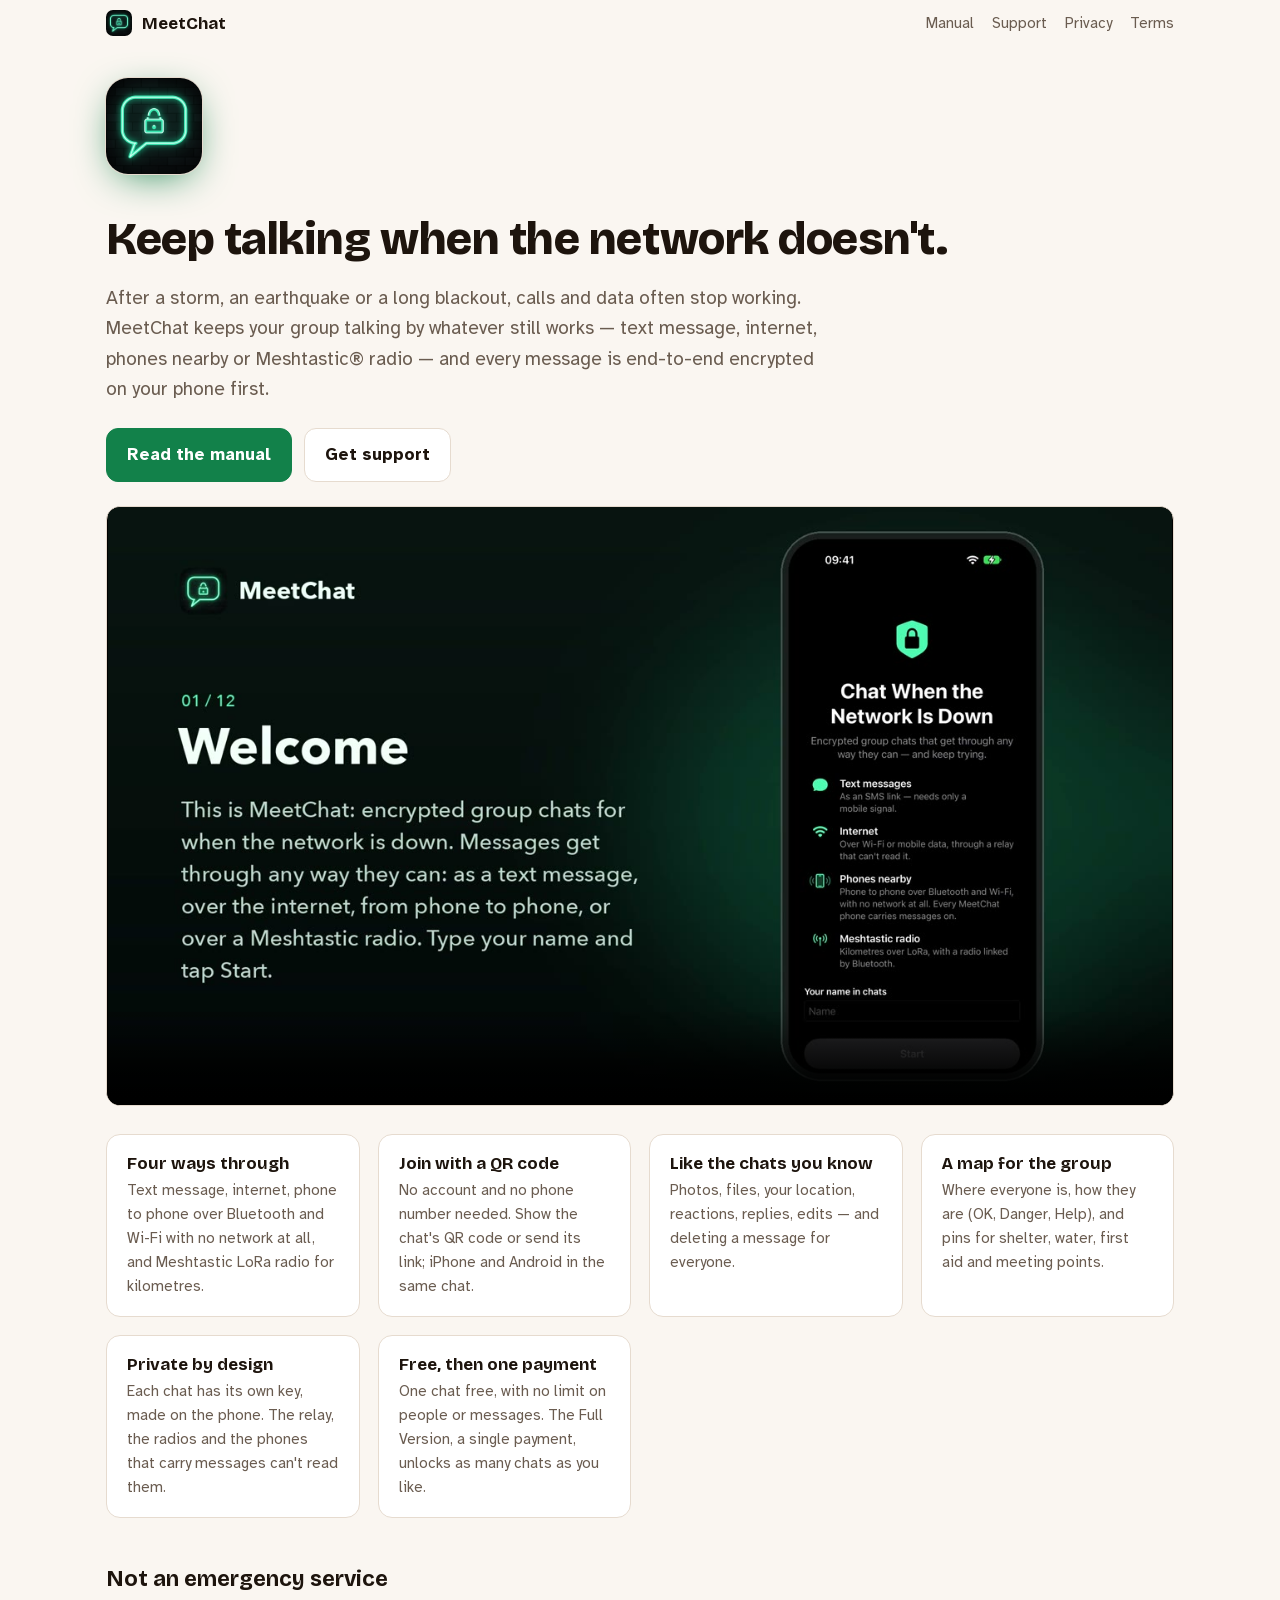
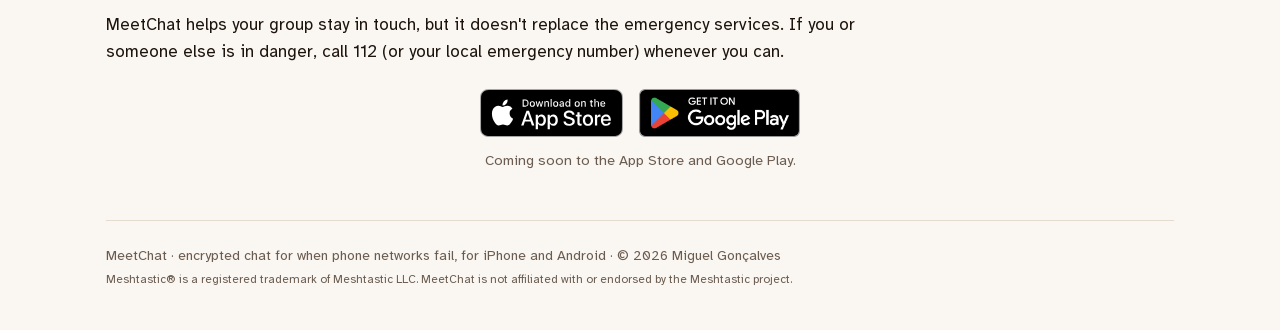
==== index.html @ 42666615 "MeetChat site: home, manual, support, privacy, terms (same design as MeetPoint's) Co-Authored-By: Cl" ====
<!doctype html>
<html lang="en">
<head>
<meta charset="utf-8">
<meta name="viewport" content="width=device-width, initial-scale=1">
<title>MeetChat — encrypted chat for when networks fail</title>
<meta name="description" content="MeetChat is an end-to-end encrypted group chat that keeps going when phone networks fail: by SMS, internet, phones nearby or Meshtastic radio.">
<link rel="icon" href="manual/img/icon.png">
<link rel="stylesheet" href="fonts/fonts.css">
<link rel="stylesheet" href="site.css">
</head>
<body>
<div class="wrap">
<nav class="top">
  <a class="home" href="./"><img src="manual/img/icon.png" alt="">MeetChat</a>
  <a href="manual/">Manual</a>
  <a href="support/">Support</a>
  <a href="privacy/">Privacy</a>
  <a href="terms/">Terms</a>
</nav>
<img class="hero-icon" src="manual/img/icon.png" alt="MeetChat app icon">
<h1>Keep talking when the network doesn't.</h1>
<p class="lede">After a storm, an earthquake or a long blackout, calls and data often stop working. MeetChat keeps your group talking by whatever still works — text message, internet, phones nearby or Meshtastic® radio — and every message is end-to-end encrypted on your phone first.</p>
<div class="buttons">
  <a class="btn primary" href="manual/">Read the manual</a>
  <a class="btn" href="support/">Get support</a>
</div>
<video controls preload="metadata" poster="manual/img/poster.jpg" src="media/MeetChat-Tour.mp4"></video>
<div class="grid">
  <div class="card"><h3>Four ways through</h3><p>Text message, internet, phone to phone over Bluetooth and Wi-Fi with no network at all, and Meshtastic LoRa radio for kilometres.</p></div>
  <div class="card"><h3>Join with a QR code</h3><p>No account and no phone number needed. Show the chat's QR code or send its link; iPhone and Android in the same chat.</p></div>
  <div class="card"><h3>Like the chats you know</h3><p>Photos, files, your location, reactions, replies, edits — and deleting a message for everyone.</p></div>
  <div class="card"><h3>A map for the group</h3><p>Where everyone is, how they are (OK, Danger, Help), and pins for shelter, water, first aid and meeting points.</p></div>
  <div class="card"><h3>Private by design</h3><p>Each chat has its own key, made on the phone. The relay, the radios and the phones that carry messages can't read them.</p></div>
  <div class="card"><h3>Free, then one payment</h3><p>One chat free, with no limit on people or messages. The Full Version, a single payment, unlocks as many chats as you like.</p></div>
</div>
<h2>Not an emergency service</h2>
<p>MeetChat helps your group stay in touch, but it doesn't replace the emergency services. If you or someone else is in danger, call 112 (or your local emergency number) whenever you can.</p>
<!-- Store badges: not live yet. To turn one on, change its <span class="store soon"> to <a class="store" href="...">. -->
<div class="stores">
  <span class="store soon" aria-disabled="true"><img class="apple" src="media/badges/app-store-badge.svg" alt="Download on the App Store"></span>
  <span class="store soon" aria-disabled="true"><img class="google" src="media/badges/google-play-badge.png" alt="Get it on Google Play"></span>
  <p class="soon-note">Coming soon to the App Store and Google Play.</p>
</div>
<footer>MeetChat · encrypted chat for when phone networks fail, for iPhone and Android · © 2026 Miguel Gonçalves<br><small>Meshtastic® is a registered trademark of Meshtastic LLC. MeetChat is not affiliated with or endorsed by the Meshtastic project.</small></footer>
</div>
</body>
</html>
---- fonts/fonts.css ----
/* Self-hosted Google Fonts (SIL Open Font License): no requests to Google from this site. */
/* latin-ext */
@font-face {
  font-family: 'Atkinson Hyperlegible';
  font-style: italic;
  font-weight: 400;
  font-display: swap;
  src: url(../fonts/AtkinsonHyperlegible-400-italic-latin-ext.woff2) format('woff2');
  unicode-range: U+0100-02BA, U+02BD-02C5, U+02C7-02CC, U+02CE-02D7, U+02DD-02FF, U+0304, U+0308, U+0329, U+1D00-1DBF, U+1E00-1E9F, U+1EF2-1EFF, U+2020, U+20A0-20AB, U+20AD-20C4, U+2113, U+2C60-2C7F, U+A720-A7FF;
}
/* latin */
@font-face {
  font-family: 'Atkinson Hyperlegible';
  font-style: italic;
  font-weight: 400;
  font-display: swap;
  src: url(../fonts/AtkinsonHyperlegible-400-italic-latin.woff2) format('woff2');
  unicode-range: U+0000-00FF, U+0131, U+0152-0153, U+02BB-02BC, U+02C6, U+02DA, U+02DC, U+0304, U+0308, U+0329, U+2000-206F, U+20AC, U+2122, U+2191, U+2193, U+2212, U+2215, U+FEFF, U+FFFD;
}
/* latin-ext */
@font-face {
  font-family: 'Atkinson Hyperlegible';
  font-style: normal;
  font-weight: 400;
  font-display: swap;
  src: url(../fonts/AtkinsonHyperlegible-400-normal-latin-ext.woff2) format('woff2');
  unicode-range: U+0100-02BA, U+02BD-02C5, U+02C7-02CC, U+02CE-02D7, U+02DD-02FF, U+0304, U+0308, U+0329, U+1D00-1DBF, U+1E00-1E9F, U+1EF2-1EFF, U+2020, U+20A0-20AB, U+20AD-20C4, U+2113, U+2C60-2C7F, U+A720-A7FF;
}
/* latin */
@font-face {
  font-family: 'Atkinson Hyperlegible';
  font-style: normal;
  font-weight: 400;
  font-display: swap;
  src: url(../fonts/AtkinsonHyperlegible-400-normal-latin.woff2) format('woff2');
  unicode-range: U+0000-00FF, U+0131, U+0152-0153, U+02BB-02BC, U+02C6, U+02DA, U+02DC, U+0304, U+0308, U+0329, U+2000-206F, U+20AC, U+2122, U+2191, U+2193, U+2212, U+2215, U+FEFF, U+FFFD;
}
/* latin-ext */
@font-face {
  font-family: 'Atkinson Hyperlegible';
  font-style: normal;
  font-weight: 700;
  font-display: swap;
  src: url(../fonts/AtkinsonHyperlegible-700-normal-latin-ext.woff2) format('woff2');
  unicode-range: U+0100-02BA, U+02BD-02C5, U+02C7-02CC, U+02CE-02D7, U+02DD-02FF, U+0304, U+0308, U+0329, U+1D00-1DBF, U+1E00-1E9F, U+1EF2-1EFF, U+2020, U+20A0-20AB, U+20AD-20C4, U+2113, U+2C60-2C7F, U+A720-A7FF;
}
/* latin */
@font-face {
  font-family: 'Atkinson Hyperlegible';
  font-style: normal;
  font-weight: 700;
  font-display: swap;
  src: url(../fonts/AtkinsonHyperlegible-700-normal-latin.woff2) format('woff2');
  unicode-range: U+0000-00FF, U+0131, U+0152-0153, U+02BB-02BC, U+02C6, U+02DA, U+02DC, U+0304, U+0308, U+0329, U+2000-206F, U+20AC, U+2122, U+2191, U+2193, U+2212, U+2215, U+FEFF, U+FFFD;
}
/* latin-ext */
@font-face {
  font-family: 'Bricolage Grotesque';
  font-style: normal;
  font-weight: 600 800;
  font-stretch: 100%;
  font-display: swap;
  src: url(../fonts/BricolageGrotesque-600-800-normal-latin-ext.woff2) format('woff2');
  unicode-range: U+0100-02BA, U+02BD-02C5, U+02C7-02CC, U+02CE-02D7, U+02DD-02FF, U+0304, U+0308, U+0329, U+1D00-1DBF, U+1E00-1E9F, U+1EF2-1EFF, U+2020, U+20A0-20AB, U+20AD-20C4, U+2113, U+2C60-2C7F, U+A720-A7FF;
}
/* latin */
@font-face {
  font-family: 'Bricolage Grotesque';
  font-style: normal;
  font-weight: 600 800;
  font-stretch: 100%;
  font-display: swap;
  src: url(../fonts/BricolageGrotesque-600-800-normal-latin.woff2) format('woff2');
  unicode-range: U+0000-00FF, U+0131, U+0152-0153, U+02BB-02BC, U+02C6, U+02DA, U+02DC, U+0304, U+0308, U+0329, U+2000-206F, U+20AC, U+2122, U+2191, U+2193, U+2212, U+2215, U+FEFF, U+FFFD;
}
/* latin-ext */
@font-face {
  font-family: 'JetBrains Mono';
  font-style: normal;
  font-weight: 500;
  font-display: swap;
  src: url(../fonts/JetBrainsMono-500-normal-latin-ext.woff2) format('woff2');
  unicode-range: U+0100-02BA, U+02BD-02C5, U+02C7-02CC, U+02CE-02D7, U+02DD-02FF, U+0304, U+0308, U+0329, U+1D00-1DBF, U+1E00-1E9F, U+1EF2-1EFF, U+2020, U+20A0-20AB, U+20AD-20C4, U+2113, U+2C60-2C7F, U+A720-A7FF;
}
/* latin */
@font-face {
  font-family: 'JetBrains Mono';
  font-style: normal;
  font-weight: 500;
  font-display: swap;
  src: url(../fonts/JetBrainsMono-500-normal-latin.woff2) format('woff2');
  unicode-range: U+0000-00FF, U+0131, U+0152-0153, U+02BB-02BC, U+02C6, U+02DA, U+02DC, U+0304, U+0308, U+0329, U+2000-206F, U+20AC, U+2122, U+2191, U+2193, U+2212, U+2215, U+FEFF, U+FFFD;
}
---- site.css ----
:root {
  --bg: #faf6f1; --surface: #ffffff; --ink: #1d140d; --muted: #6a5c50; --line: #e6dbcf;
  --neon: #12814a; --neon-soft: #ddf5e6;
  --display: "Bricolage Grotesque", "Avenir Next", system-ui, sans-serif;
  --body: "Atkinson Hyperlegible", system-ui, -apple-system, sans-serif;
  color-scheme: light;
}
@media (prefers-color-scheme: dark) {
  :root { --bg: #0f0b08; --surface: #1a1410; --ink: #f6efe8; --muted: #b3a597; --line: #33281f;
          --neon: #3ddc84; --neon-soft: #0e3320; color-scheme: dark; }
}
* { box-sizing: border-box; }
body { margin: 0; background: var(--bg); color: var(--ink); font: 17px/1.6 var(--body); }
a { color: var(--neon); }
/* Wide page with side gutters (same as the manual); text lines stay readable with max-width on the text itself. */
.wrap { max-width: 1180px; margin: 0 auto; padding-inline: clamp(20px, 5vw, 56px); }
p { max-width: 75ch; }
.soon-note, .card p { max-width: none; }
/* No rubber-band bounce at the top and bottom: it pulled the fixed bar down with the page. */
html, body { overscroll-behavior-y: none; }
nav.top { display: flex; align-items: center; gap: 18px; padding-block: 10px; flex-wrap: wrap; position: sticky; top: 0; z-index: 20; background: var(--bg); }
nav.top .home { display: flex; align-items: center; gap: 10px; font: 700 17px var(--display); color: var(--ink); text-decoration: none; margin-right: auto; }
nav.top .home img { width: 26px; height: 26px; border-radius: 7px; }
nav.top a:not(.home) { color: var(--muted); text-decoration: none; font-size: 15px; }
nav.top a:not(.home):hover, nav.top a[aria-current] { color: var(--neon); }
h1 { font: 800 clamp(32px, 4.5vw, 46px)/1.08 var(--display); letter-spacing: -0.01em; margin: 32px 0 14px; text-wrap: balance; }
h2 { font: 700 22px/1.25 var(--display); margin: 48px 0 12px; }
.lede { font-size: 19px; color: var(--muted); max-width: 60ch; }
.hero-icon { width: 96px; height: 96px; border-radius: 22px; margin-top: 32px; box-shadow: 0 0 0 1px var(--line), 0 10px 40px -12px var(--neon); }
.buttons { display: flex; gap: 12px; flex-wrap: wrap; margin-block: 24px; }
.btn { display: inline-block; padding: 12px 20px; border-radius: 12px; font-weight: 700; text-decoration: none; border: 1px solid var(--line); background: var(--surface); color: var(--ink); }
.stores { display: flex; flex-wrap: wrap; align-items: center; justify-content: center; gap: 12px 16px; margin-block: 24px 0; }
.store { display: inline-flex; line-height: 0; }
.store img { height: 48px; width: auto; }
.store.soon { cursor: default; }
.soon-note { flex-basis: 100%; margin: 0; text-align: center; font-size: 0.9rem; color: var(--muted); }
.btn.primary { background: var(--neon); border-color: var(--neon); color: #fff; }
video { width: 100%; aspect-ratio: 16 / 9; border-radius: 14px; background: #000; border: 1px solid var(--line); display: block; }
.grid { display: grid; grid-template-columns: repeat(auto-fit, minmax(240px, 1fr)); gap: 18px; margin-block: 28px; }
/* Support: two questions per row, with more room. */
.grid.faq { grid-template-columns: repeat(2, 1fr); gap: 20px; }
@media (max-width: 700px) { .grid.faq { grid-template-columns: 1fr; } }
.grid.faq .card { padding: 22px 24px; }
.grid.faq .card h3 { margin-bottom: 8px; }
.grid.faq .card p { line-height: 1.6; }
.card { background: var(--surface); border: 1px solid var(--line); border-radius: 14px; padding: 18px 20px; }
.card h3 { margin: 0 0 4px; font: 700 17px var(--display); }
.card p { margin: 0; color: var(--muted); font-size: 15px; }
.updated { color: var(--muted); font-size: 15px; }
.contact { margin-block: 28px; }
footer { border-top: 1px solid var(--line); margin-top: 48px; padding-block: 24px 40px; color: var(--muted); font-size: 14px; }
/* Light orange button in the dark: dark text reads better than white on it. */
@media (prefers-color-scheme: dark) { .btn.primary { color: #06240f; } }
.hero-icon { box-shadow: 0 0 0 1px var(--line), 0 10px 40px -12px var(--neon); }
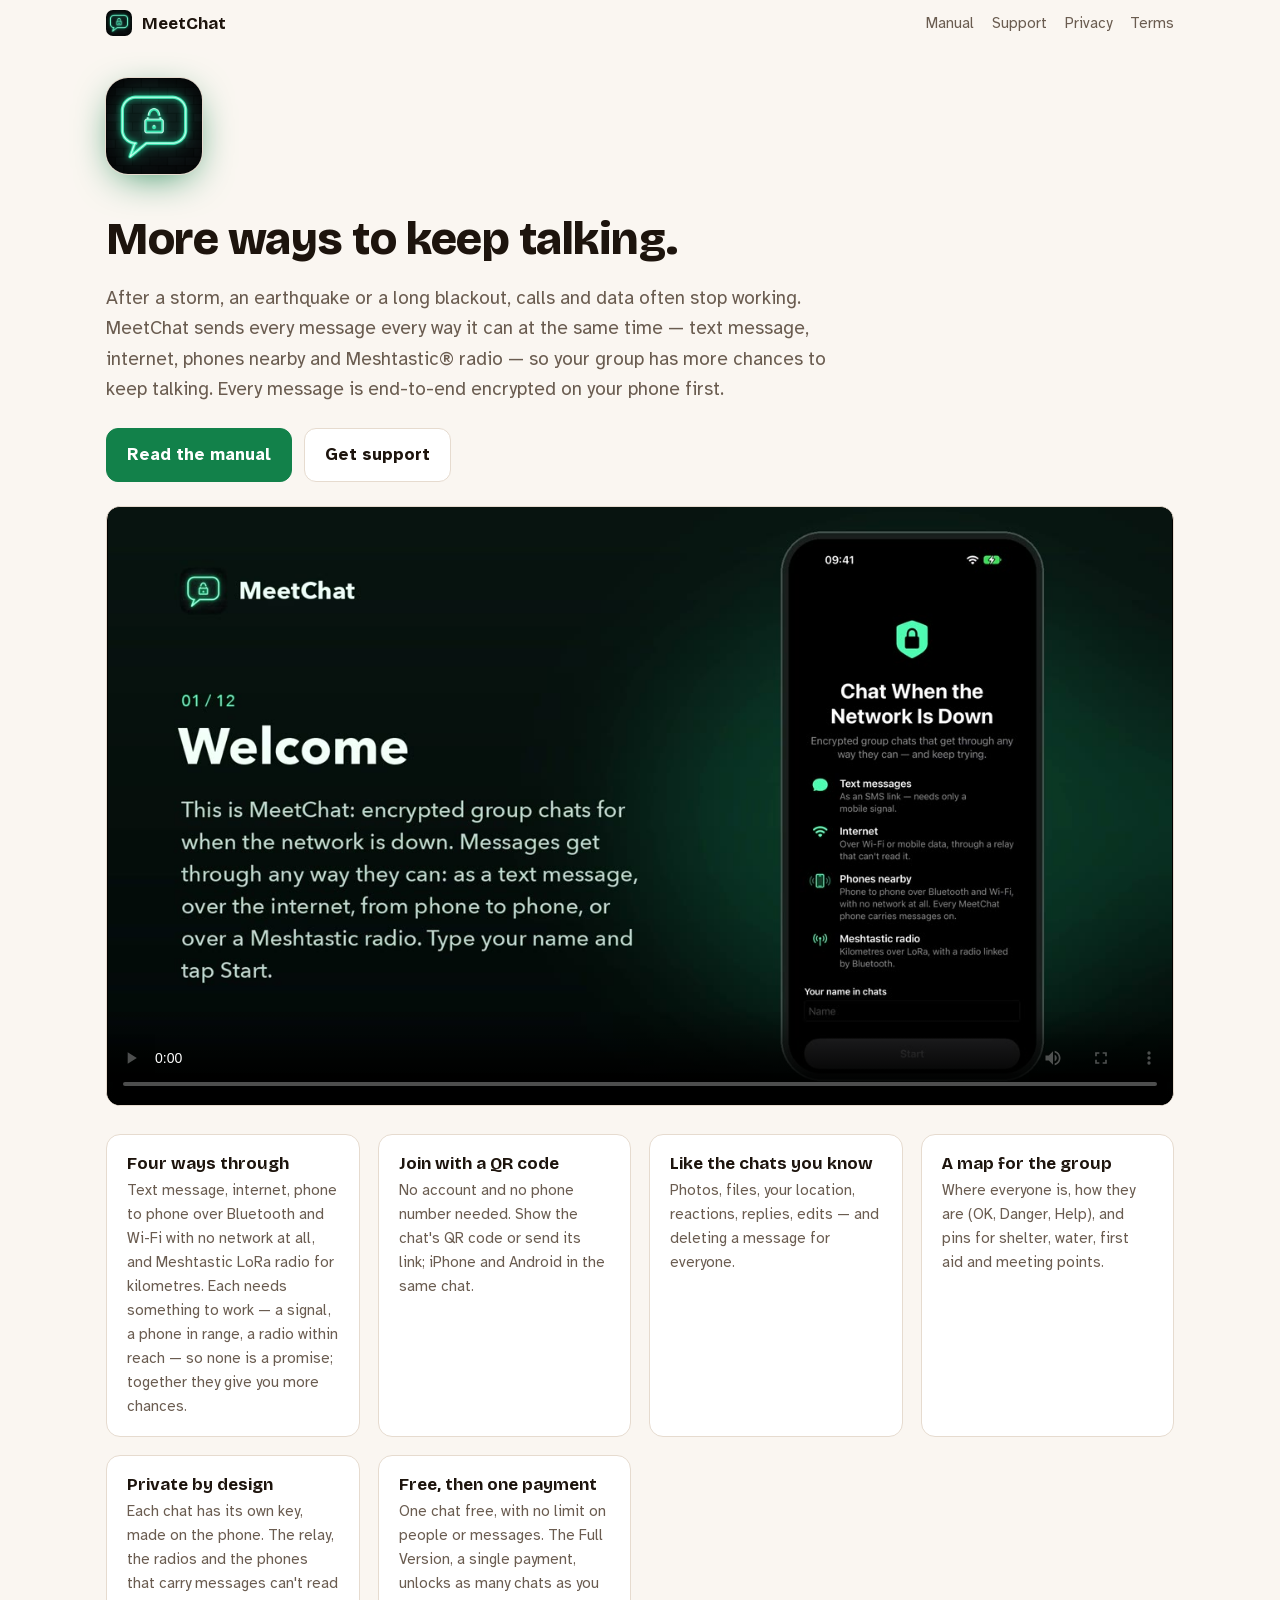
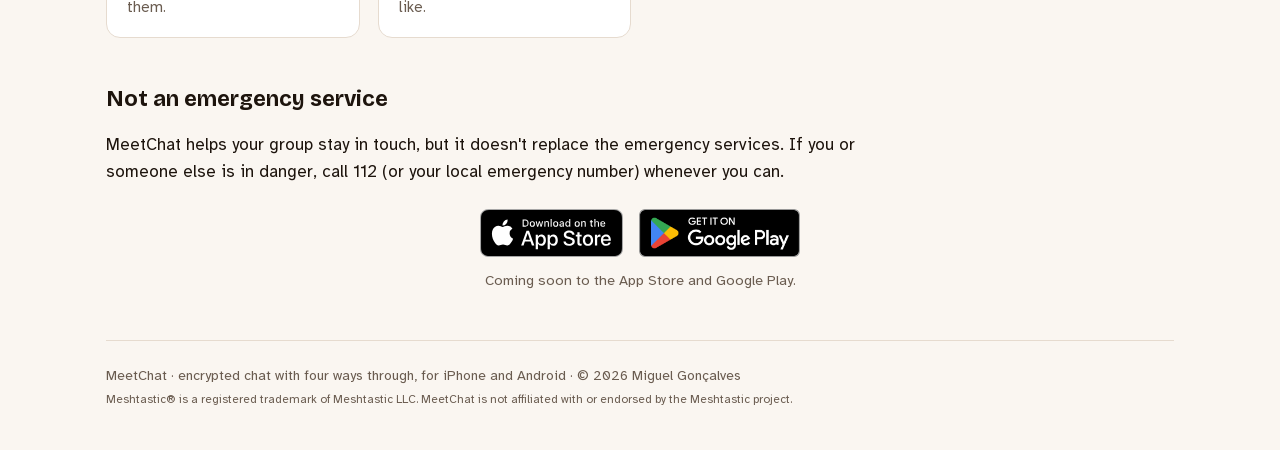
==== commit 6729c2e0: "Texts no longer promise delivery: more ways, more chances to get through Co-Authored-By: Claude Opus" ====
--- a/index.html
+++ b/index.html
@@ -3,8 +3,8 @@
 <head>
 <meta charset="utf-8">
 <meta name="viewport" content="width=device-width, initial-scale=1">
-<title>MeetChat — encrypted chat for when networks fail</title>
-<meta name="description" content="MeetChat is an end-to-end encrypted group chat that keeps going when phone networks fail: by SMS, internet, phones nearby or Meshtastic radio.">
+<title>MeetChat — encrypted chat with four ways through</title>
+<meta name="description" content="MeetChat is an end-to-end encrypted group chat that sends every message by SMS, internet, phones nearby and Meshtastic radio at once.">
 <link rel="icon" href="manual/img/icon.png">
 <link rel="stylesheet" href="fonts/fonts.css">
 <link rel="stylesheet" href="site.css">
@@ -19,15 +19,15 @@
   <a href="terms/">Terms</a>
 </nav>
 <img class="hero-icon" src="manual/img/icon.png" alt="MeetChat app icon">
-<h1>Keep talking when the network doesn't.</h1>
-<p class="lede">After a storm, an earthquake or a long blackout, calls and data often stop working. MeetChat keeps your group talking by whatever still works — text message, internet, phones nearby or Meshtastic® radio — and every message is end-to-end encrypted on your phone first.</p>
+<h1>More ways to keep talking.</h1>
+<p class="lede">After a storm, an earthquake or a long blackout, calls and data often stop working. MeetChat sends every message every way it can at the same time — text message, internet, phones nearby and Meshtastic® radio — so your group has more chances to keep talking. Every message is end-to-end encrypted on your phone first.</p>
 <div class="buttons">
   <a class="btn primary" href="manual/">Read the manual</a>
   <a class="btn" href="support/">Get support</a>
 </div>
 <video controls preload="metadata" poster="manual/img/poster.jpg" src="media/MeetChat-Tour.mp4"></video>
 <div class="grid">
-  <div class="card"><h3>Four ways through</h3><p>Text message, internet, phone to phone over Bluetooth and Wi-Fi with no network at all, and Meshtastic LoRa radio for kilometres.</p></div>
+  <div class="card"><h3>Four ways through</h3><p>Text message, internet, phone to phone over Bluetooth and Wi-Fi with no network at all, and Meshtastic LoRa radio for kilometres. Each needs something to work — a signal, a phone in range, a radio within reach — so none is a promise; together they give you more chances.</p></div>
   <div class="card"><h3>Join with a QR code</h3><p>No account and no phone number needed. Show the chat's QR code or send its link; iPhone and Android in the same chat.</p></div>
   <div class="card"><h3>Like the chats you know</h3><p>Photos, files, your location, reactions, replies, edits — and deleting a message for everyone.</p></div>
   <div class="card"><h3>A map for the group</h3><p>Where everyone is, how they are (OK, Danger, Help), and pins for shelter, water, first aid and meeting points.</p></div>
@@ -42,7 +42,7 @@
   <span class="store soon" aria-disabled="true"><img class="google" src="media/badges/google-play-badge.png" alt="Get it on Google Play"></span>
   <p class="soon-note">Coming soon to the App Store and Google Play.</p>
 </div>
-<footer>MeetChat · encrypted chat for when phone networks fail, for iPhone and Android · © 2026 Miguel Gonçalves<br><small>Meshtastic® is a registered trademark of Meshtastic LLC. MeetChat is not affiliated with or endorsed by the Meshtastic project.</small></footer>
+<footer>MeetChat · encrypted chat with four ways through, for iPhone and Android · © 2026 Miguel Gonçalves<br><small>Meshtastic® is a registered trademark of Meshtastic LLC. MeetChat is not affiliated with or endorsed by the Meshtastic project.</small></footer>
 </div>
 </body>
 </html>
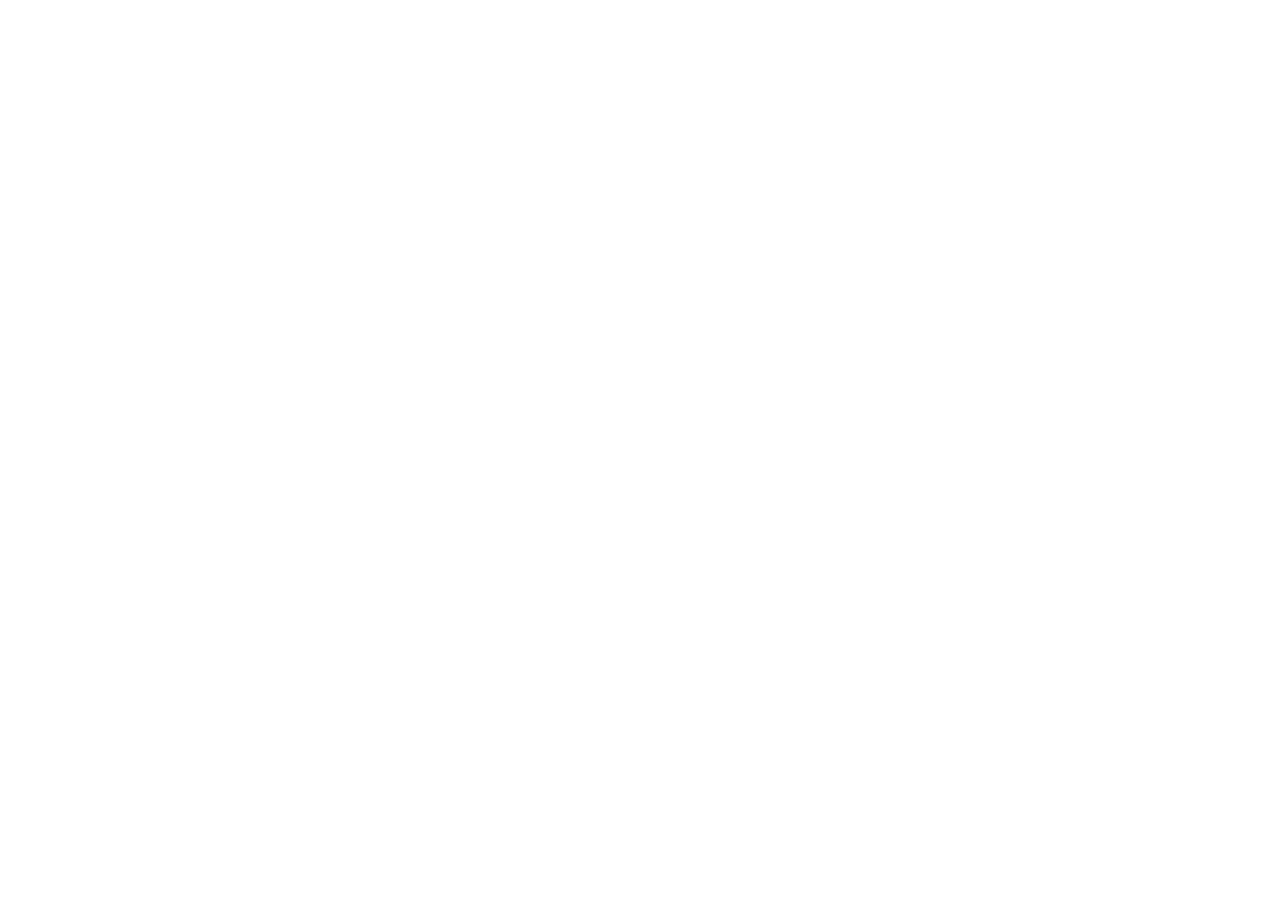
==== commit b32f4fd7: "MeetChat is now Arke: pages redirect to arke-app.github.io; app links for both app ids Co-Authored-B" ====
--- a/index.html
+++ b/index.html
@@ -1,48 +1,7 @@
 <!doctype html>
-<html lang="en">
-<head>
-<meta charset="utf-8">
-<meta name="viewport" content="width=device-width, initial-scale=1">
-<title>MeetChat — encrypted chat with four ways through</title>
-<meta name="description" content="MeetChat is an end-to-end encrypted group chat that sends every message by SMS, internet, phones nearby and Meshtastic radio at once.">
-<link rel="icon" href="manual/img/icon.png">
-<link rel="stylesheet" href="fonts/fonts.css">
-<link rel="stylesheet" href="site.css">
-</head>
-<body>
-<div class="wrap">
-<nav class="top">
-  <a class="home" href="./"><img src="manual/img/icon.png" alt="">MeetChat</a>
-  <a href="manual/">Manual</a>
-  <a href="support/">Support</a>
-  <a href="privacy/">Privacy</a>
-  <a href="terms/">Terms</a>
-</nav>
-<img class="hero-icon" src="manual/img/icon.png" alt="MeetChat app icon">
-<h1>More ways to keep talking.</h1>
-<p class="lede">After a storm, an earthquake or a long blackout, calls and data often stop working. MeetChat sends every message every way it can at the same time — text message, internet, phones nearby and Meshtastic® radio — so your group has more chances to keep talking. Every message is end-to-end encrypted on your phone first.</p>
-<div class="buttons">
-  <a class="btn primary" href="manual/">Read the manual</a>
-  <a class="btn" href="support/">Get support</a>
-</div>
-<video controls preload="metadata" poster="manual/img/poster.jpg" src="media/MeetChat-Tour.mp4"></video>
-<div class="grid">
-  <div class="card"><h3>Four ways through</h3><p>Text message, internet, phone to phone over Bluetooth and Wi-Fi with no network at all, and Meshtastic LoRa radio for kilometres. Each needs something to work — a signal, a phone in range, a radio within reach — so none is a promise; together they give you more chances.</p></div>
-  <div class="card"><h3>Join with a QR code</h3><p>No account and no phone number needed. Show the chat's QR code or send its link; iPhone and Android in the same chat.</p></div>
-  <div class="card"><h3>Like the chats you know</h3><p>Photos, files, your location, reactions, replies, edits — and deleting a message for everyone.</p></div>
-  <div class="card"><h3>A map for the group</h3><p>Where everyone is, how they are (OK, Danger, Help), and pins for shelter, water, first aid and meeting points.</p></div>
-  <div class="card"><h3>Private by design</h3><p>Each chat has its own key, made on the phone. The relay, the radios and the phones that carry messages can't read them.</p></div>
-  <div class="card"><h3>Free, then one payment</h3><p>One chat free, with no limit on people or messages. The Full Version, a single payment, unlocks as many chats as you like.</p></div>
-</div>
-<h2>Not an emergency service</h2>
-<p>MeetChat helps your group stay in touch, but it doesn't replace the emergency services. If you or someone else is in danger, call 112 (or your local emergency number) whenever you can.</p>
-<!-- Store badges: not live yet. To turn one on, change its <span class="store soon"> to <a class="store" href="...">. -->
-<div class="stores">
-  <span class="store soon" aria-disabled="true"><img class="apple" src="media/badges/app-store-badge.svg" alt="Download on the App Store"></span>
-  <span class="store soon" aria-disabled="true"><img class="google" src="media/badges/google-play-badge.png" alt="Get it on Google Play"></span>
-  <p class="soon-note">Coming soon to the App Store and Google Play.</p>
-</div>
-<footer>MeetChat · encrypted chat with four ways through, for iPhone and Android · © 2026 Miguel Gonçalves<br><small>Meshtastic® is a registered trademark of Meshtastic LLC. MeetChat is not affiliated with or endorsed by the Meshtastic project.</small></footer>
-</div>
-</body>
-</html>
+<html lang="en"><head><meta charset="utf-8"><meta name="viewport" content="width=device-width, initial-scale=1">
+<title>MeetChat is now Arke</title>
+<link rel="canonical" href="https://arke-app.github.io/">
+<meta http-equiv="refresh" content="0; url=https://arke-app.github.io/">
+<style>body{font:17px system-ui,sans-serif;max-width:560px;margin:15vh auto;padding:0 16px;background:#fff;color:#111}@media (prefers-color-scheme:dark){body{background:#111;color:#eee}a{color:#7cf}}</style>
+</head><body><h1>MeetChat is now Arke</h1><p>Same app, new name. Continue to <a href="https://arke-app.github.io/">arke-app.github.io/</a>.</p></body></html>
